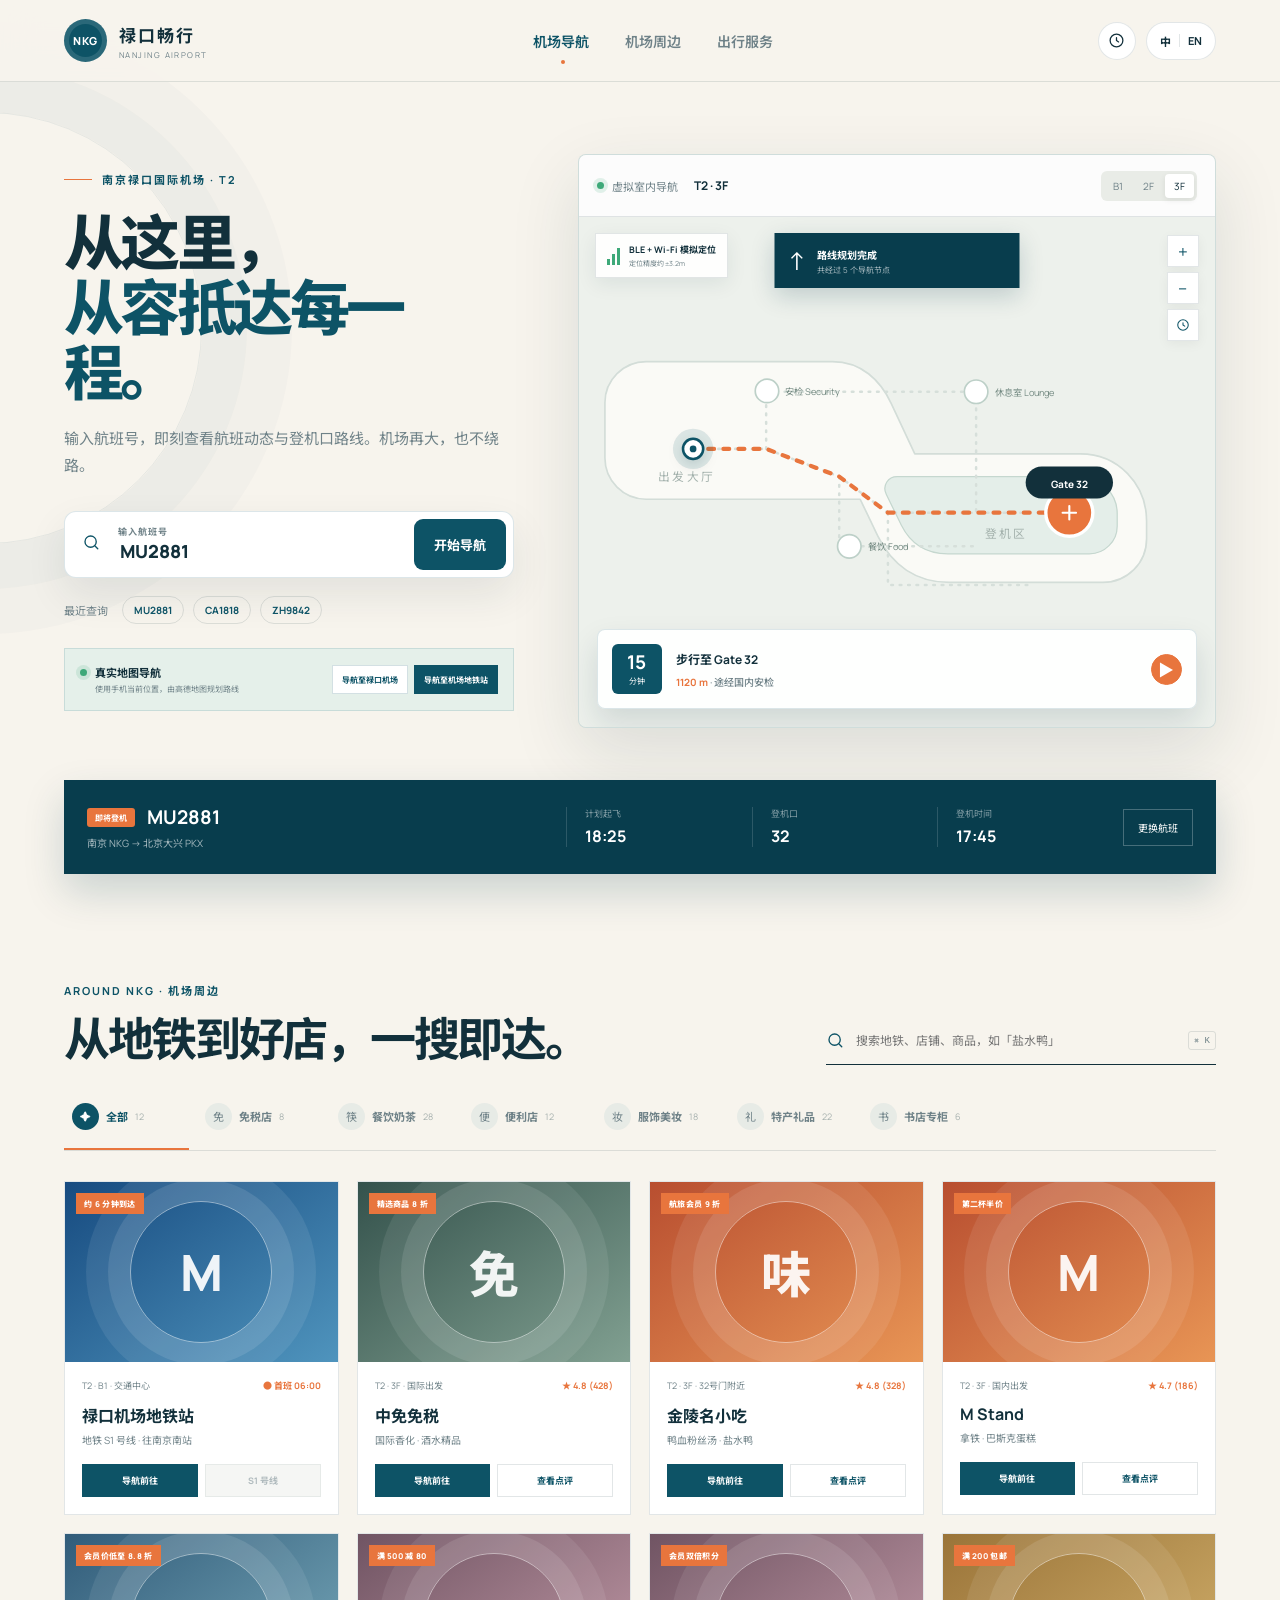
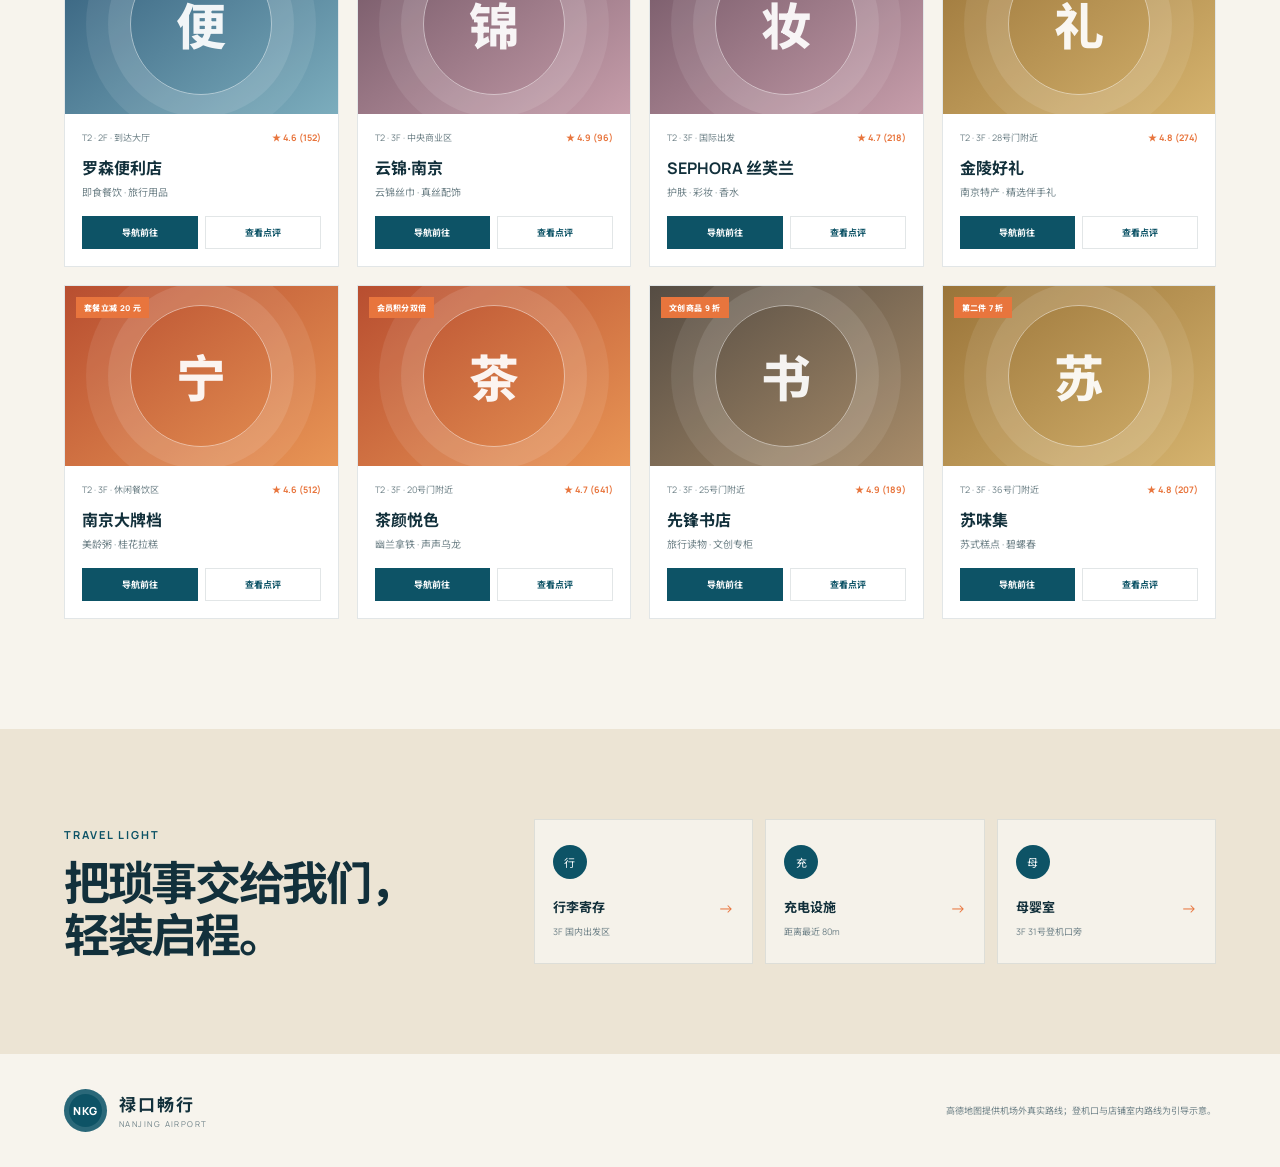
==== index.html @ e667f320 "Add simulated indoor navigation demo" ====
<!DOCTYPE html>
<html lang="zh-CN">
<head>
  <meta charset="UTF-8">
  <meta name="viewport" content="width=device-width, initial-scale=1.0">
  <meta name="theme-color" content="#0b4054">
  <meta name="description" content="南京禄口机场手机导航、航班登机口引导与机场周边搜索">
  <meta name="apple-mobile-web-app-capable" content="yes">
  <meta name="apple-mobile-web-app-status-bar-style" content="default">
  <title>禄口畅行 · 机场导航与购物</title>
  <link rel="preconnect" href="https://fonts.googleapis.com">
  <link rel="preconnect" href="https://fonts.gstatic.com" crossorigin>
  <link href="https://fonts.googleapis.com/css2?family=Manrope:wght@400;500;600;700;800&family=Noto+Sans+SC:wght@400;500;600;700;800&display=swap" rel="stylesheet">
  <link rel="stylesheet" href="styles.css">
</head>
<body>
  <div class="page-shell">
    <header class="topbar">
      <a class="brand" href="#home" aria-label="禄口畅行首页">
        <span class="brand-mark">NKG</span>
        <span>
          <b data-i18n="brand">禄口畅行</b>
          <small>NANJING AIRPORT</small>
        </span>
      </a>

      <nav class="desktop-nav" aria-label="主导航">
        <a class="active" href="#navigation" data-i18n="navGuide">机场导航</a>
        <a href="#shops" data-i18n="navShops">机场周边</a>
        <a href="#services" data-i18n="navServices">出行服务</a>
      </nav>

      <div class="top-actions">
        <button class="icon-button" id="locationButton" aria-label="获取当前位置" title="获取当前位置">
          <svg viewBox="0 0 24 24"><path d="M12 21a9 9 0 1 0 0-18 9 9 0 0 0 0 18Zm0-13v4l3 2"/></svg>
        </button>
        <button class="language-button" id="languageButton" aria-label="切换语言">
          <span>中</span><i></i><span>EN</span>
        </button>
      </div>
    </header>

    <main id="home">
      <section class="hero-section" id="navigation">
        <div class="hero-copy">
          <div class="eyebrow"><span></span><span data-i18n="eyebrow">南京禄口国际机场 · T2</span></div>
          <h1><span data-i18n="heroLine1">从这里，</span><br><em data-i18n="heroLine2">从容抵达每一程。</em></h1>
          <p data-i18n="heroDesc">输入航班号，即刻查看航班动态与登机口路线。机场再大，也不绕路。</p>

          <form class="flight-search" id="flightForm">
            <div class="search-icon">
              <svg viewBox="0 0 24 24"><path d="m21 21-4.3-4.3m2.3-5.2a7.5 7.5 0 1 1-15 0 7.5 7.5 0 0 1 15 0Z"/></svg>
            </div>
            <label>
              <span data-i18n="flightLabel">输入航班号</span>
              <input id="flightInput" type="text" value="MU2881" placeholder="例如 MU2881" autocomplete="off">
            </label>
            <button type="submit" data-i18n="startNav">开始导航</button>
          </form>

          <div class="quick-flights">
            <span data-i18n="recent">最近查询</span>
            <button data-flight="MU2881">MU2881</button>
            <button data-flight="CA1818">CA1818</button>
            <button data-flight="ZH9842">ZH9842</button>
          </div>

          <div class="real-nav-panel">
            <div>
              <span class="live-dot"></span>
              <strong data-i18n="realNav">真实地图导航</strong>
              <small data-i18n="realNavHint">使用手机当前位置，由高德地图规划路线</small>
            </div>
            <div class="real-nav-actions">
              <button type="button" data-amap-destination="airport" data-i18n="navAirport">导航至禄口机场</button>
              <button type="button" data-amap-destination="metro" data-i18n="navMetro">导航至机场地铁站</button>
            </div>
          </div>
        </div>

        <div class="map-card">
          <div class="map-toolbar">
            <div>
              <span class="live-dot"></span>
              <span data-i18n="indoorMap">虚拟室内导航</span>
              <strong id="currentFloorLabel">T2 · 3F</strong>
            </div>
            <div class="floor-switch">
              <button data-floor="B1">B1</button>
              <button data-floor="2F">2F</button>
              <button class="active" data-floor="3F">3F</button>
            </div>
          </div>

          <div class="terminal-map" id="terminalMap">
            <div class="position-status">
              <span class="signal-bars"><i></i><i></i><i></i></span>
              <div><strong id="positionMode">BLE + Wi-Fi 模拟定位</strong><small id="positionAccuracy">定位精度约 ±3.2m</small></div>
            </div>
            <div class="turn-instruction" id="turnInstruction">
              <span id="turnIcon">↑</span>
              <div><strong id="instructionTitle">沿出发大厅直行</strong><small id="instructionDetail">前方 120 米经过国内安检</small></div>
            </div>
            <svg viewBox="0 0 720 430" role="img" aria-label="T2 航站楼地图">
              <defs>
                <filter id="shadow" x="-30%" y="-30%" width="160%" height="160%">
                  <feDropShadow dx="0" dy="5" stdDeviation="6" flood-opacity=".12"/>
                </filter>
              </defs>
              <path class="terminal-shape" d="M62 84h222c34 0 57 22 70 50l28 60h197c45 0 79 36 79 80v21c0 29-23 52-52 52H423c-39 0-68-20-85-55l-21-44H62c-27 0-49-22-49-49v-66c0-27 22-49 49-49Z"/>
              <path class="concourse" d="M385 221h194c24 0 44 20 44 44v15c0 18-15 33-33 33H421c-25 0-44-12-55-34l-18-37c-5-10 2-21 13-21h24Z"/>
              <g class="map-network">
                <path d="M118 188H205L292 221L350 264H566"/>
                <path d="M205 188V120H455"/>
                <path d="M292 221V304H455"/>
                <path d="M455 120V264"/>
                <path d="M350 264V350H520"/>
              </g>
              <path class="route-path" id="routePath" d="M118 188 L205 188 L292 221 L350 264 L566 264"/>
              <g class="gate-pin destination-pin" id="destinationPin" transform="translate(566 264)">
                <circle r="28"/>
                <path d="M0-8v16M-8 0H8"/>
              </g>
              <g class="you-pin" id="youPin" transform="translate(118 188)" filter="url(#shadow)">
                <circle class="pulse" r="24"/>
                <circle r="12"/>
                <circle r="4"/>
              </g>
              <g class="gate-label" id="destinationLabel" transform="translate(515 209)">
                <rect width="104" height="38" rx="19"/>
                <text x="52" y="25" text-anchor="middle">Gate 32</text>
              </g>
              <g class="map-place" transform="translate(206 119)">
                <circle r="14"/><text x="22" y="5">安检 Security</text>
              </g>
              <g class="map-place" transform="translate(304 304)">
                <circle r="14"/><text x="22" y="5">餐饮 Food</text>
              </g>
              <g class="map-place" transform="translate(455 120)">
                <circle r="14"/><text x="22" y="5">休息室 Lounge</text>
              </g>
              <text class="zone-label" x="76" y="226">出发大厅</text>
              <text class="zone-label" x="465" y="294">登机区</text>
            </svg>

            <div class="zoom-tools">
              <button aria-label="放大">+</button>
              <button aria-label="缩小">−</button>
              <button id="recenterButton" aria-label="回到当前位置">
                <svg viewBox="0 0 24 24"><path d="M12 21a9 9 0 1 0 0-18 9 9 0 0 0 0 18Zm0-13v4l3 2"/></svg>
              </button>
            </div>

            <div class="route-card" id="routeCard">
              <div class="route-time"><strong>8</strong><span data-i18n="minutes">分钟</span></div>
              <div>
                <span data-i18n="toGate">步行至 32 号登机口</span>
                <small><b>560 m</b> · <span data-i18n="passSecurity">途经国内安检</span></small>
              </div>
              <button id="startIndoorNavigation" class="start-indoor-button" aria-label="开始模拟室内导航" title="开始模拟室内导航">▶</button>
            </div>
          </div>
        </div>
      </section>

      <section class="flight-strip" id="flightStrip">
        <div class="flight-main">
          <span class="flight-status" data-i18n="boardingSoon">即将登机</span>
          <strong id="currentFlight">MU2881</strong>
          <span id="flightRoute">南京 NKG → 北京大兴 PKX</span>
        </div>
        <div class="flight-detail">
          <span data-i18n="departureTime">计划起飞</span><strong id="flightTime">18:25</strong>
        </div>
        <div class="flight-detail">
          <span data-i18n="gate">登机口</span><strong id="flightGate">32</strong>
        </div>
        <div class="flight-detail">
          <span data-i18n="boardingTime">登机时间</span><strong id="boardingTime">17:45</strong>
        </div>
        <button class="change-flight" id="changeFlight" data-i18n="changeFlight">更换航班</button>
      </section>

      <section class="shop-section" id="shops">
        <div class="section-heading">
          <div>
            <span class="section-kicker" data-i18n="airportSelect">AROUND NKG · 机场周边</span>
            <h2 data-i18n="shopsTitle">从地铁到好店，一搜即达。</h2>
          </div>
          <div class="shop-search">
            <svg viewBox="0 0 24 24"><path d="m21 21-4.3-4.3m2.3-5.2a7.5 7.5 0 1 1-15 0 7.5 7.5 0 0 1 15 0Z"/></svg>
            <input id="shopSearch" type="search" placeholder="搜索地铁、店铺、商品，如「盐水鸭」">
            <kbd>⌘ K</kbd>
          </div>
        </div>

        <div class="category-row" id="categoryRow">
          <button class="category active" data-category="all"><span>✦</span><b data-i18n="catAll">全部</b><small>12</small></button>
          <button class="category" data-category="dutyfree"><span>免</span><b data-i18n="catDutyfree">免税店</b><small>8</small></button>
          <button class="category" data-category="food"><span>筷</span><b data-i18n="catFood">餐饮奶茶</b><small>28</small></button>
          <button class="category" data-category="convenience"><span>便</span><b data-i18n="catConvenience">便利店</b><small>12</small></button>
          <button class="category" data-category="beauty"><span>妆</span><b data-i18n="catBeauty">服饰美妆</b><small>18</small></button>
          <button class="category" data-category="gift"><span>礼</span><b data-i18n="catGift">特产礼品</b><small>22</small></button>
          <button class="category" data-category="book"><span>书</span><b data-i18n="catBook">书店专柜</b><small>6</small></button>
        </div>

        <div class="merchant-grid" id="merchantGrid"></div>
        <div class="empty-state" id="emptyState">
          <strong data-i18n="noResult">没有找到相关店铺</strong>
          <span data-i18n="tryAgain">换个关键词试试</span>
        </div>
      </section>

      <section class="services-section" id="services">
        <div class="service-intro">
          <span class="section-kicker">TRAVEL LIGHT</span>
          <h2 data-i18n="servicesTitle">把琐事交给我们，<br>轻装启程。</h2>
        </div>
        <div class="service-list">
          <button><span class="service-icon">行</span><b data-i18n="svcLuggage">行李寄存</b><small>3F 国内出发区</small><i>→</i></button>
          <button><span class="service-icon">充</span><b data-i18n="svcCharge">充电设施</b><small>距离最近 80m</small><i>→</i></button>
          <button><span class="service-icon">母</span><b data-i18n="svcMother">母婴室</b><small>3F 31号登机口旁</small><i>→</i></button>
        </div>
      </section>
    </main>

    <footer>
      <div class="brand">
        <span class="brand-mark">NKG</span>
        <span><b data-i18n="brand">禄口畅行</b><small>NANJING AIRPORT</small></span>
      </div>
      <span data-i18n="footerText">高德地图提供机场外真实路线；登机口与店铺室内路线为引导示意。</span>
    </footer>
  </div>

  <div class="toast" id="toast" role="status"></div>

  <div class="modal-backdrop" id="reviewModal" aria-hidden="true">
    <div class="review-modal">
      <button class="modal-close" id="modalClose" aria-label="关闭">×</button>
      <span class="review-app">小程序点评</span>
      <h3 id="modalShopName">金陵名小吃</h3>
      <div class="review-score"><strong>4.8</strong><span>★★★★★</span><small>328 条真实评价</small></div>
      <blockquote>“出发前吃一碗鸭血粉丝汤很满足，出餐快，距离登机口也近。”</blockquote>
      <button class="primary-wide" id="openMiniProgram">打开小程序查看全部点评</button>
    </div>
  </div>

  <script src="app.js"></script>
</body>
</html>
---- styles.css ----
:root {
  --ink: #12303b;
  --muted: #6f8288;
  --teal: #0d5366;
  --teal-dark: #083d4d;
  --mint: #dcefe9;
  --paper: #f7f4ed;
  --cream: #ece4d4;
  --orange: #e8753d;
  --white: #fff;
  --line: rgba(18, 48, 59, .12);
  --shadow: 0 24px 70px rgba(18, 48, 59, .12);
}

* { box-sizing: border-box; }
html { scroll-behavior: smooth; }
body {
  margin: 0;
  color: var(--ink);
  background: var(--paper);
  font-family: "Manrope", "Noto Sans SC", sans-serif;
}
button, input { font: inherit; }
button { cursor: pointer; }
svg { fill: none; stroke: currentColor; stroke-width: 1.8; stroke-linecap: round; stroke-linejoin: round; }

.page-shell { max-width: 1600px; margin: 0 auto; overflow: hidden; }
.topbar {
  height: 82px;
  display: flex;
  align-items: center;
  justify-content: space-between;
  padding: 0 5vw;
  background: rgba(247, 244, 237, .93);
  border-bottom: 1px solid var(--line);
  position: sticky;
  top: 0;
  z-index: 20;
  backdrop-filter: blur(18px);
}
.brand { display: flex; align-items: center; gap: 12px; text-decoration: none; color: var(--ink); }
.brand-mark {
  width: 43px; height: 43px; display: grid; place-items: center;
  border-radius: 50%; background: var(--teal); color: white; font-size: 11px; font-weight: 800; letter-spacing: .08em;
  box-shadow: inset 0 0 0 5px rgba(255,255,255,.12);
}
.brand span:last-child { display: flex; flex-direction: column; }
.brand b { font-size: 17px; letter-spacing: .12em; }
.brand small { color: var(--muted); font-size: 8px; letter-spacing: .18em; margin-top: 2px; }
.desktop-nav { display: flex; gap: 36px; align-items: center; }
.desktop-nav a { color: var(--muted); text-decoration: none; font-size: 14px; font-weight: 600; position: relative; }
.desktop-nav a.active, .desktop-nav a:hover { color: var(--teal); }
.desktop-nav a.active::after { content: ""; position: absolute; width: 4px; height: 4px; background: var(--orange); border-radius: 50%; left: 50%; bottom: -13px; }
.top-actions { display: flex; gap: 10px; }
.icon-button, .language-button {
  border: 1px solid var(--line); background: white; color: var(--ink); height: 38px; border-radius: 20px;
}
.icon-button { width: 38px; display: grid; place-items: center; }
.icon-button svg { width: 17px; }
.language-button { padding: 0 13px; display: flex; align-items: center; gap: 8px; font-size: 11px; font-weight: 700; }
.language-button i { height: 13px; width: 1px; background: var(--line); }

.hero-section {
  min-height: 680px;
  display: grid;
  grid-template-columns: .88fr 1.25fr;
  gap: 5vw;
  align-items: center;
  padding: 72px 5vw 86px;
  position: relative;
}
.hero-section::before {
  content: ""; position: absolute; width: 430px; height: 430px; left: -230px; top: 30px; border: 1px solid rgba(13,83,102,.08); border-radius: 50%;
  box-shadow: 0 0 0 45px rgba(13,83,102,.025), 0 0 0 90px rgba(13,83,102,.02);
}
.hero-copy { position: relative; z-index: 2; }
.eyebrow, .section-kicker { color: var(--teal); letter-spacing: .18em; font-weight: 700; font-size: 11px; text-transform: uppercase; }
.eyebrow { display: flex; align-items: center; gap: 10px; }
.eyebrow span:first-child { width: 28px; height: 1px; background: var(--orange); }
h1 { margin: 23px 0 20px; font-size: clamp(42px, 4.7vw, 72px); line-height: 1.08; letter-spacing: -.06em; font-weight: 800; }
h1 em { color: var(--teal); font-style: normal; }
.hero-copy > p { color: var(--muted); line-height: 1.8; max-width: 500px; margin-bottom: 32px; font-size: 15px; }
.flight-search {
  background: white; padding: 7px 7px 7px 17px; border: 1px solid rgba(13,83,102,.14); border-radius: 12px;
  display: grid; grid-template-columns: 24px 1fr auto; align-items: center; max-width: 520px; box-shadow: 0 17px 40px rgba(18,48,59,.09);
}
.search-icon svg, .shop-search svg { width: 18px; color: var(--teal); }
.flight-search label { display: flex; flex-direction: column; padding: 0 12px; }
.flight-search label span { color: var(--muted); font-size: 9px; font-weight: 700; letter-spacing: .12em; }
.flight-search input { border: 0; outline: 0; color: var(--ink); font-size: 18px; font-weight: 800; text-transform: uppercase; width: 100%; }
.flight-search button, .primary-wide {
  border: 0; color: white; background: var(--teal); border-radius: 9px; padding: 16px 20px; font-size: 13px; font-weight: 700;
}
.flight-search button:hover, .primary-wide:hover { background: var(--teal-dark); }
.quick-flights { display: flex; gap: 9px; align-items: center; margin-top: 18px; flex-wrap: wrap; }
.quick-flights span { color: var(--muted); font-size: 11px; margin-right: 5px; }
.quick-flights button { border: 1px solid var(--line); background: transparent; color: var(--teal); font-size: 10px; font-weight: 700; border-radius: 20px; padding: 6px 11px; }
.real-nav-panel { max-width: 520px; margin-top: 24px; padding: 15px; background: rgba(220,239,233,.66); border: 1px solid rgba(13,83,102,.13); display: flex; justify-content: space-between; gap: 15px; align-items: center; }
.real-nav-panel > div:first-child { display: grid; grid-template-columns: auto 1fr; align-items: center; gap: 3px 8px; }
.real-nav-panel strong { font-size: 11px; }.real-nav-panel small { grid-column: 2; color: var(--muted); font-size: 8px; line-height: 1.4; }
.real-nav-actions { display: flex; gap: 6px; flex-shrink: 0; }
.real-nav-actions button { border: 1px solid rgba(13,83,102,.18); background: white; color: var(--teal); padding: 8px 9px; font-size: 8px; font-weight: 700; }
.real-nav-actions button:last-child { background: var(--teal); color: white; }

.map-card { min-width: 0; border: 1px solid rgba(13,83,102,.13); background: #edf1ec; box-shadow: var(--shadow); border-radius: 8px; overflow: hidden; position: relative; }
.map-toolbar { height: 62px; background: rgba(255,255,255,.83); border-bottom: 1px solid var(--line); display: flex; justify-content: space-between; align-items: center; padding: 0 18px; }
.map-toolbar > div:first-child { display: flex; align-items: center; gap: 8px; color: var(--muted); font-size: 11px; }
.map-toolbar strong { color: var(--ink); font-size: 12px; margin-left: 8px; }
.live-dot { width: 7px; height: 7px; background: #3ea979; border-radius: 50%; box-shadow: 0 0 0 4px rgba(62,169,121,.15); }
.floor-switch { display: flex; padding: 3px; gap: 2px; background: #e9ece7; border-radius: 6px; }
.floor-switch button { border: 0; padding: 5px 9px; background: transparent; border-radius: 4px; color: var(--muted); font-size: 10px; }
.floor-switch button.active { background: white; color: var(--ink); box-shadow: 0 2px 6px rgba(0,0,0,.08); }
.terminal-map { height: 510px; position: relative; display: grid; place-items: center; overflow: hidden; background-image: radial-gradient(rgba(13,83,102,.12) .7px, transparent .7px); background-size: 18px 18px; }
.terminal-map > svg { width: 95%; overflow: visible; }
.terminal-shape { fill: #fafaf6; stroke: #d3ddd8; stroke-width: 2; }
.concourse { fill: #e4eee9; stroke: #c5d7cf; stroke-width: 1.5; }
.map-network path { fill: none; stroke: #d6dfda; stroke-width: 3; stroke-dasharray: 2 8; }
.route-path { fill: none; stroke: var(--orange); stroke-width: 5; stroke-dasharray: 7 11; animation: dash 12s linear infinite; }
@keyframes dash { to { stroke-dashoffset: -200; } }
.destination-pin circle { fill: var(--orange); stroke: white; stroke-width: 4; }
.destination-pin path { stroke: white; stroke-width: 2.5; }
.you-pin .pulse { fill: rgba(13,83,102,.12); stroke: none; animation: pulse 2s infinite; transform-origin: center; }
.you-pin circle:nth-child(2) { fill: white; stroke: var(--teal); stroke-width: 3; }
.you-pin circle:nth-child(3) { fill: var(--teal); stroke: none; }
@keyframes pulse { 50% { transform: scale(1.28); opacity: .3; } }
.gate-label rect { fill: var(--ink); stroke: none; }
.gate-label text { fill: white; stroke: none; font-size: 12px; font-weight: 700; }
.map-place circle { fill: white; stroke: #bdd0c8; stroke-width: 2; }
.map-place text { fill: #758b83; stroke: none; font-size: 11px; }
.zone-label { fill: #a3b1ac; stroke: none; font-size: 14px; letter-spacing: .2em; }
.zoom-tools { position: absolute; right: 16px; top: 18px; display: flex; flex-direction: column; gap: 5px; }
.zoom-tools button { width: 32px; height: 32px; background: white; border: 1px solid var(--line); color: var(--teal); font-size: 17px; box-shadow: 0 3px 12px rgba(0,0,0,.05); }
.zoom-tools svg { width: 14px; }
.position-status { position: absolute; left: 16px; top: 16px; z-index: 3; display: flex; align-items: center; gap: 9px; background: rgba(255,255,255,.92); border: 1px solid var(--line); padding: 9px 11px; box-shadow: 0 6px 20px rgba(18,48,59,.08); }
.position-status > div { display: flex; flex-direction: column; gap: 2px; }.position-status strong { font-size: 9px; }.position-status small { color: var(--muted); font-size: 7px; }
.signal-bars { height: 18px; display: flex; gap: 2px; align-items: end; }.signal-bars i { width: 3px; background: #3ea979; animation: signal 1.5s ease-in-out infinite; }.signal-bars i:nth-child(1) { height: 6px; }.signal-bars i:nth-child(2) { height: 11px; animation-delay: .2s; }.signal-bars i:nth-child(3) { height: 17px; animation-delay: .4s; }
@keyframes signal { 50% { opacity: .35; } }
.turn-instruction { position: absolute; z-index: 4; left: 50%; top: 16px; transform: translateX(-50%); min-width: 245px; display: flex; align-items: center; gap: 11px; padding: 10px 14px; background: var(--teal-dark); color: white; box-shadow: 0 8px 25px rgba(8,61,77,.2); opacity: 0; pointer-events: none; transition: .25s; }
.turn-instruction.show { opacity: 1; }.turn-instruction > span { font-size: 25px; }.turn-instruction div { display: flex; flex-direction: column; gap: 2px; }.turn-instruction strong { font-size: 10px; }.turn-instruction small { font-size: 8px; color: rgba(255,255,255,.65); }
.route-card {
  position: absolute; left: 18px; right: 18px; bottom: 18px; background: rgba(255,255,255,.94); backdrop-filter: blur(14px);
  border: 1px solid rgba(13,83,102,.14); box-shadow: 0 14px 30px rgba(18,48,59,.13); border-radius: 8px; padding: 14px;
  display: grid; grid-template-columns: auto 1fr auto; align-items: center; gap: 14px;
}
.route-time { background: var(--teal); color: white; border-radius: 6px; width: 50px; height: 50px; display: flex; flex-direction: column; align-items: center; justify-content: center; }
.route-time strong { font-size: 19px; line-height: 1; }.route-time span { font-size: 8px; margin-top: 3px; }
.route-card > div:nth-child(2) { display: flex; flex-direction: column; gap: 6px; font-size: 12px; font-weight: 700; }
.route-card small { color: var(--muted); font-size: 10px; font-weight: 500; }.route-card small b { color: var(--orange); }
.route-card > button { width: 31px; height: 31px; border-radius: 50%; border: 1px solid var(--line); background: white; color: var(--teal); }
.route-card > button.start-indoor-button { background: var(--orange); color: white; border-color: var(--orange); }
.terminal-map.navigating .route-path { stroke-width: 7; animation-duration: 4s; }.terminal-map.navigating .you-pin { transition: transform .8s linear; }

.flight-strip {
  margin: 0 5vw; transform: translateY(-34px); background: var(--teal-dark); color: white; min-height: 94px; display: grid;
  grid-template-columns: 1.8fr repeat(3, .65fr) auto; align-items: center; padding: 18px 23px; gap: 20px; box-shadow: 0 18px 40px rgba(8,61,77,.18);
}
.flight-main { display: grid; grid-template-columns: auto 1fr; gap: 5px 12px; align-items: center; }
.flight-main strong { font-size: 19px; }.flight-main > span:last-child { grid-column: 1 / -1; color: rgba(255,255,255,.64); font-size: 10px; }
.flight-status { background: var(--orange); padding: 4px 8px; border-radius: 3px; font-size: 8px; font-weight: 700; justify-self: start; }
.flight-detail { display: flex; flex-direction: column; border-left: 1px solid rgba(255,255,255,.15); padding-left: 18px; gap: 5px; }
.flight-detail span { color: rgba(255,255,255,.5); font-size: 9px; }.flight-detail strong { font-size: 16px; }
.change-flight { background: transparent; border: 1px solid rgba(255,255,255,.25); color: white; padding: 10px 14px; font-size: 10px; }

.shop-section { padding: 70px 5vw 110px; }
.section-heading { display: flex; justify-content: space-between; gap: 30px; align-items: flex-end; margin-bottom: 38px; }
h2 { font-size: clamp(30px, 3.6vw, 52px); letter-spacing: -.05em; line-height: 1.15; margin: 12px 0 0; }
.shop-search { width: min(390px, 100%); height: 48px; border-bottom: 1px solid var(--ink); display: flex; align-items: center; gap: 10px; }
.shop-search input { min-width: 0; flex: 1; background: transparent; border: 0; outline: 0; font-size: 12px; }
.shop-search kbd { color: var(--muted); font-size: 9px; border: 1px solid var(--line); padding: 3px 5px; border-radius: 3px; }
.category-row { display: flex; gap: 8px; border-bottom: 1px solid var(--line); margin-bottom: 30px; overflow-x: auto; scrollbar-width: none; }
.category-row::-webkit-scrollbar { display: none; }
.category { min-width: 125px; border: 0; border-bottom: 2px solid transparent; padding: 0 8px 18px; background: transparent; color: var(--muted); display: flex; align-items: center; gap: 7px; }
.category span { width: 27px; height: 27px; border-radius: 50%; background: #e7ebe6; display: grid; place-items: center; font-size: 11px; }
.category b { font-size: 11px; white-space: nowrap; }.category small { color: #a6b0ae; font-size: 9px; }
.category.active { color: var(--teal); border-bottom-color: var(--orange); }.category.active span { color: white; background: var(--teal); }
.merchant-grid { display: grid; grid-template-columns: repeat(4, 1fr); gap: 18px; }
.merchant-card { background: white; border: 1px solid var(--line); overflow: hidden; transition: .25s; position: relative; }
.merchant-card:hover { transform: translateY(-5px); box-shadow: 0 18px 38px rgba(18,48,59,.1); }
.merchant-visual { height: 180px; position: relative; display: flex; align-items: center; justify-content: center; overflow: hidden; }
.merchant-visual::after { content: ""; position: absolute; width: 140px; height: 140px; border-radius: 50%; border: 1px solid rgba(255,255,255,.5); box-shadow: 0 0 0 22px rgba(255,255,255,.1), 0 0 0 44px rgba(255,255,255,.08); }
.merchant-visual .product-symbol { font-size: 50px; font-weight: 800; color: rgba(255,255,255,.92); z-index: 1; }
.merchant-visual.food { background: linear-gradient(145deg,#b84e30,#e89555); }
.merchant-visual.drink { background: linear-gradient(145deg,#3a726f,#8eb8a6); }
.merchant-visual.fashion { background: linear-gradient(145deg,#66556a,#b19dac); }
.merchant-visual.gift { background: linear-gradient(145deg,#9a7439,#d5b36e); }
.merchant-visual.transit { background: linear-gradient(145deg,#174b80,#4f94bd); }
.merchant-visual.dutyfree { background: linear-gradient(145deg,#34524c,#81a091); }
.merchant-visual.convenience { background: linear-gradient(145deg,#315c7a,#7cadbd); }
.merchant-visual.beauty { background: linear-gradient(145deg,#705463,#c69daa); }
.merchant-visual.book { background: linear-gradient(145deg,#554c43,#a88c69); }
.discount-tag { position: absolute; z-index: 2; left: 11px; top: 11px; color: white; background: var(--orange); padding: 5px 8px; font-size: 8px; font-weight: 800; letter-spacing: .04em; }
.merchant-body { padding: 17px; }
.merchant-meta { display: flex; justify-content: space-between; align-items: center; color: var(--muted); font-size: 9px; }
.merchant-meta .rating { color: var(--orange); font-weight: 700; }
.merchant-body h3 { margin: 11px 0 5px; font-size: 16px; }.merchant-body p { color: var(--muted); margin: 0; font-size: 10px; min-height: 16px; }
.merchant-actions { display: grid; grid-template-columns: 1fr 1fr; gap: 7px; margin-top: 16px; }
.merchant-actions button { border: 1px solid var(--line); background: white; color: var(--teal); font-size: 9px; font-weight: 700; padding: 9px 5px; }
.merchant-actions button:first-child { background: var(--teal); color: white; border-color: var(--teal); }
.merchant-actions button:disabled { cursor: default; opacity: .55; background: #eef0ec; color: var(--muted); }
.empty-state { display: none; min-height: 200px; place-items: center; text-align: center; color: var(--muted); }
.empty-state strong, .empty-state span { display: block; }.empty-state strong { color: var(--ink); margin-bottom: 7px; }

.services-section { background: var(--cream); display: grid; grid-template-columns: .75fr 1.25fr; gap: 60px; align-items: center; padding: 90px 5vw; }
.service-list { display: grid; grid-template-columns: repeat(3, 1fr); gap: 12px; }
.service-list button { border: 1px solid rgba(18,48,59,.1); background: rgba(255,255,255,.52); padding: 25px 18px; text-align: left; display: grid; grid-template-columns: 1fr auto; gap: 6px; color: var(--ink); transition: .2s; }
.service-list button:hover { background: white; transform: translateY(-3px); }
.service-icon { width: 34px; height: 34px; border-radius: 50%; background: var(--teal); color: white; display: grid; place-items: center; font-size: 11px; grid-column: 1/-1; margin-bottom: 12px; }
.service-list b { font-size: 13px; }.service-list small { grid-column: 1/-1; color: var(--muted); font-size: 9px; }.service-list i { grid-column: 2; grid-row: 2; color: var(--orange); font-style: normal; }
footer { padding: 35px 5vw; display: flex; justify-content: space-between; align-items: center; color: var(--muted); font-size: 9px; }

.toast { position: fixed; top: 94px; left: 50%; transform: translate(-50%, -20px); background: var(--ink); color: white; padding: 10px 16px; border-radius: 5px; font-size: 11px; opacity: 0; pointer-events: none; transition: .25s; z-index: 50; }
.toast.show { opacity: 1; transform: translate(-50%, 0); }
.modal-backdrop { display: none; position: fixed; inset: 0; background: rgba(8,39,48,.58); backdrop-filter: blur(5px); z-index: 100; place-items: center; padding: 20px; }
.modal-backdrop.open { display: grid; }
.review-modal { width: min(420px, 100%); background: var(--paper); padding: 32px; position: relative; box-shadow: var(--shadow); }
.modal-close { position: absolute; right: 12px; top: 10px; border: 0; background: transparent; font-size: 24px; color: var(--muted); }
.review-app { color: var(--teal); font-size: 9px; font-weight: 700; letter-spacing: .15em; }
.review-modal h3 { font-size: 28px; margin: 8px 0 16px; }
.review-score { display: flex; align-items: center; gap: 10px; border-top: 1px solid var(--line); border-bottom: 1px solid var(--line); padding: 14px 0; }
.review-score strong { font-size: 28px; }.review-score span { color: var(--orange); font-size: 11px; letter-spacing: .12em; }.review-score small { color: var(--muted); font-size: 9px; margin-left: auto; }
blockquote { margin: 20px 0; color: var(--muted); font-size: 12px; line-height: 1.8; }
.primary-wide { width: 100%; }

@media (max-width: 1050px) {
  .hero-section { grid-template-columns: 1fr; padding-top: 55px; }.hero-copy { max-width: 700px; }.terminal-map { height: 460px; }
  .flight-strip { grid-template-columns: 1.5fr repeat(3, .7fr); }.change-flight { display: none; }
  .merchant-grid { grid-template-columns: repeat(2,1fr); }.services-section { grid-template-columns: 1fr; }
}
@media (max-width: 700px) {
  .topbar { height: 68px; padding: 0 18px; }.desktop-nav, .icon-button { display: none; }.brand-mark { width: 37px; height: 37px; }
  .hero-section { padding: 38px 18px 65px; gap: 38px; }.hero-copy > p { font-size: 13px; }.flight-search { grid-template-columns: 22px 1fr; }.flight-search button { grid-column: 1/-1; margin-top: 8px; }
  .real-nav-panel { align-items: stretch; flex-direction: column; }.real-nav-actions button { flex: 1; padding: 11px 8px; }
  .terminal-map { height: 405px; }.terminal-map > svg { width: 125%; }.route-card { left: 10px; right: 10px; bottom: 10px; }.zoom-tools { right: 9px; top: 72px; }.position-status { left: 9px; top: 9px; }.turn-instruction { left: 9px; right: 9px; top: 58px; transform: none; min-width: 0; }
  .flight-strip { margin: 0 18px; grid-template-columns: 1fr 1fr; gap: 16px; padding: 18px; }.flight-main { grid-column: 1/-1; }.flight-detail { padding-left: 0; border-left: 0; border-top: 1px solid rgba(255,255,255,.12); padding-top: 12px; }.flight-detail:nth-of-type(3) { display: none; }
  .shop-section { padding: 55px 18px 70px; }.section-heading { align-items: stretch; flex-direction: column; }.shop-search { width: 100%; }
  .merchant-grid { grid-template-columns: 1fr; }.merchant-visual { height: 210px; }.category { min-width: 105px; }
  .services-section { padding: 65px 18px; gap: 30px; }.service-list { grid-template-columns: 1fr; }.service-list button { grid-template-columns: auto 1fr auto; align-items: center; }.service-icon { grid-column: 1; grid-row: 1/3; margin: 0 8px 0 0; }.service-list small { grid-column: 2; }.service-list i { grid-column: 3; grid-row: 1/3; }
  footer { padding: 25px 18px; }.footer > span, footer > span { display: none; }
}
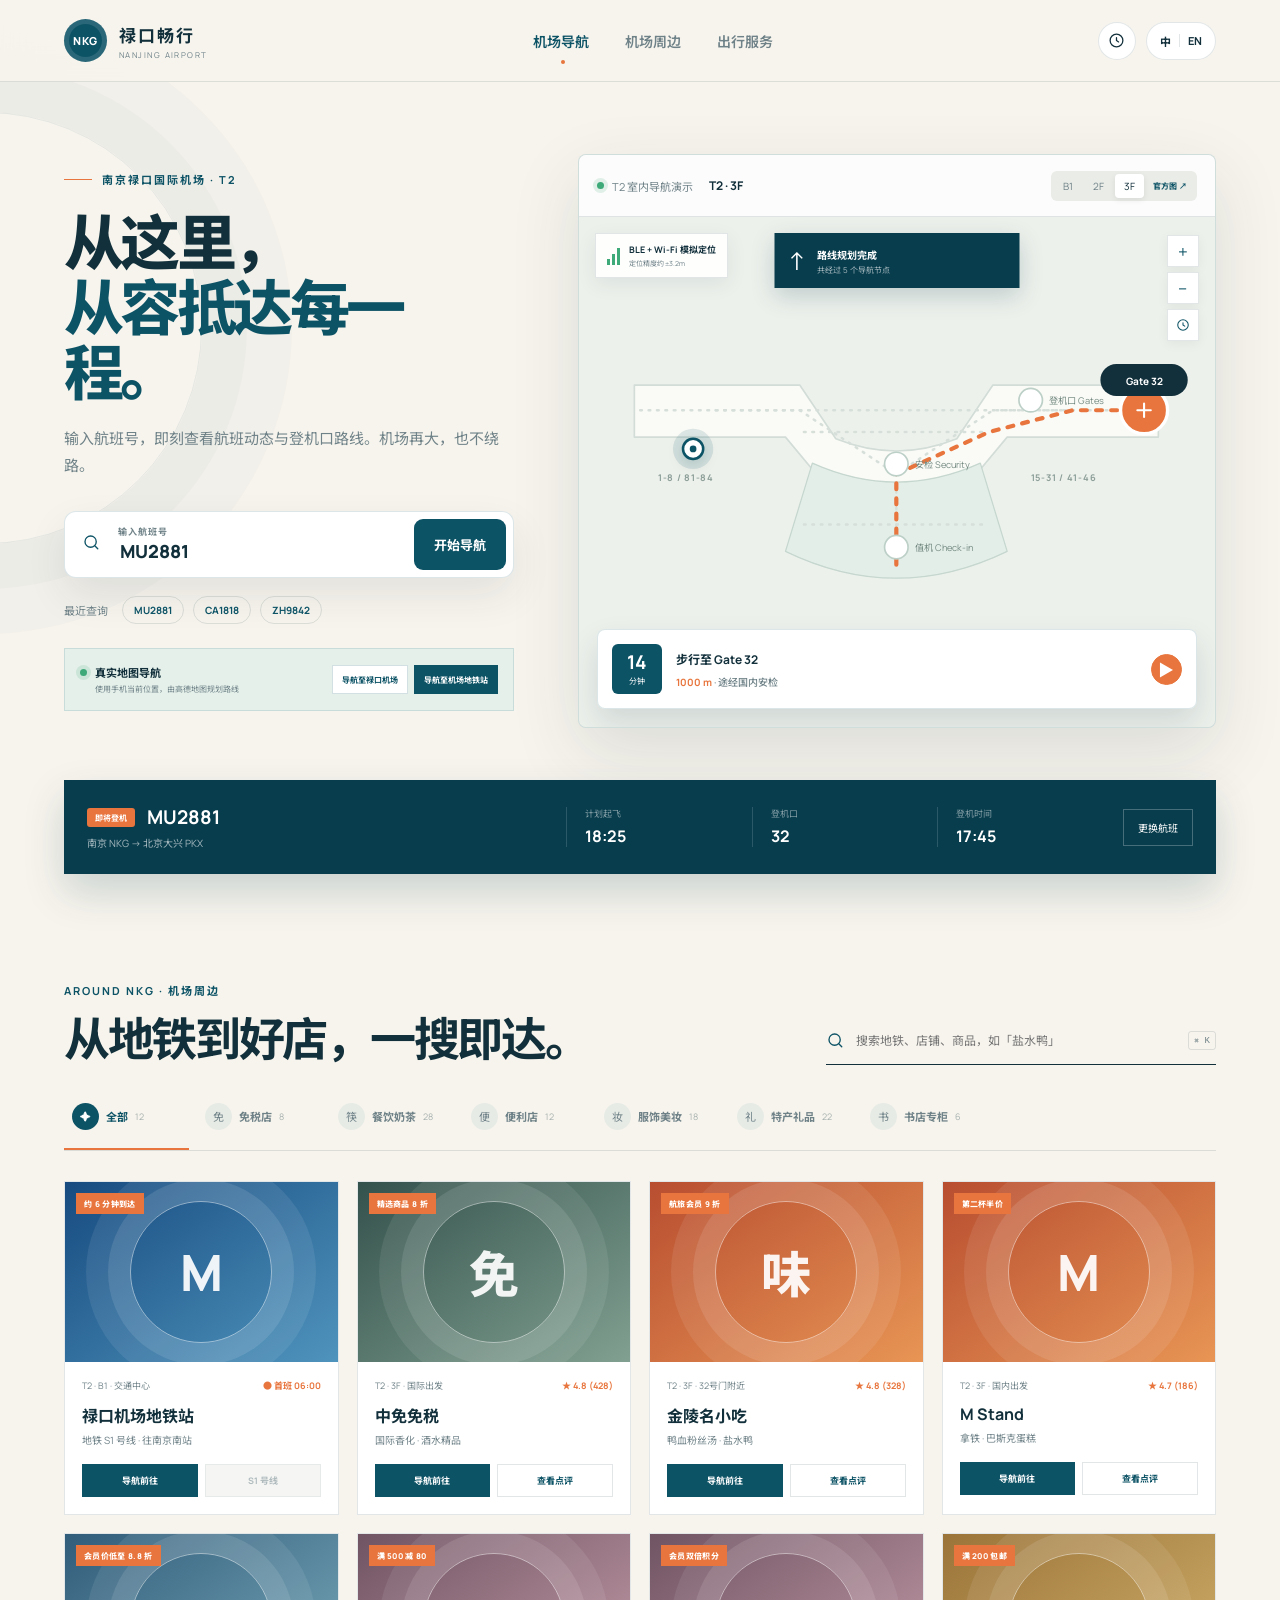
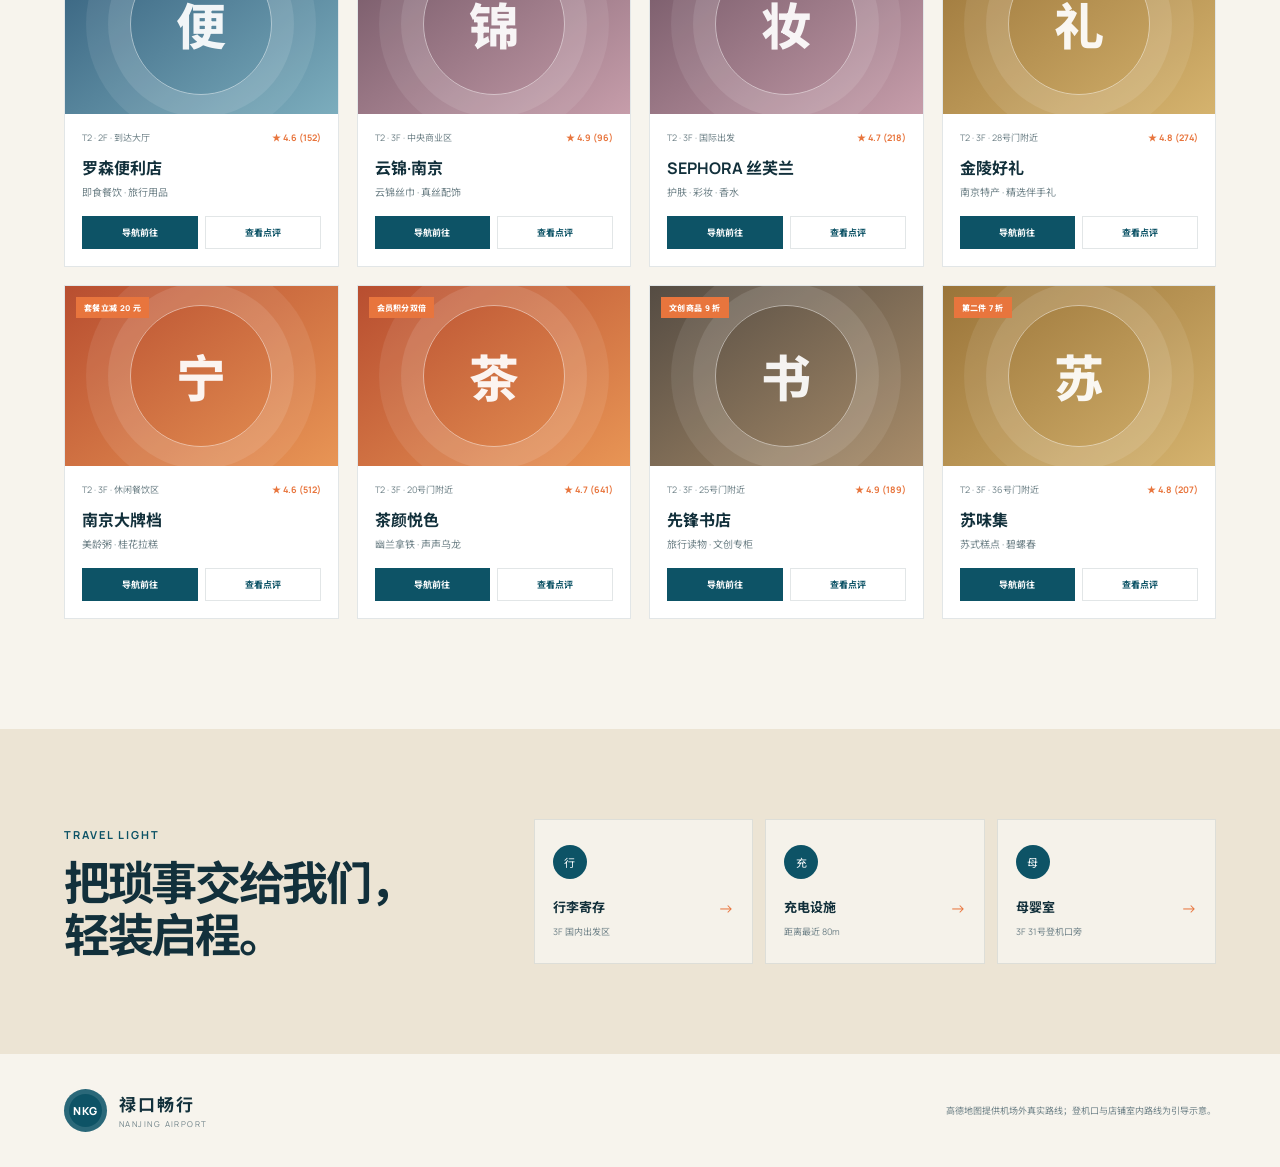
==== commit 0e4d5f2b: "Redraw indoor maps from official airport layouts" ====
--- a/index.html
+++ b/index.html
@@ -11,7 +11,7 @@
   <link rel="preconnect" href="https://fonts.googleapis.com">
   <link rel="preconnect" href="https://fonts.gstatic.com" crossorigin>
   <link href="https://fonts.googleapis.com/css2?family=Manrope:wght@400;500;600;700;800&family=Noto+Sans+SC:wght@400;500;600;700;800&display=swap" rel="stylesheet">
-  <link rel="stylesheet" href="styles.css">
+  <link rel="stylesheet" href="styles.css?v=20260604-3">
 </head>
 <body>
   <div class="page-shell">
@@ -82,13 +82,14 @@
           <div class="map-toolbar">
             <div>
               <span class="live-dot"></span>
-              <span data-i18n="indoorMap">虚拟室内导航</span>
+              <span data-i18n="indoorMap">T2 室内导航演示</span>
               <strong id="currentFloorLabel">T2 · 3F</strong>
             </div>
             <div class="floor-switch">
               <button data-floor="B1">B1</button>
               <button data-floor="2F">2F</button>
               <button class="active" data-floor="3F">3F</button>
+              <a class="official-map-link" href="https://www.njiairport.com/web/about/21.html" target="_blank" rel="noopener">官方图 ↗</a>
             </div>
           </div>
 
@@ -107,9 +108,9 @@
                   <feDropShadow dx="0" dy="5" stdDeviation="6" flood-opacity=".12"/>
                 </filter>
               </defs>
-              <path class="terminal-shape" d="M62 84h222c34 0 57 22 70 50l28 60h197c45 0 79 36 79 80v21c0 29-23 52-52 52H423c-39 0-68-20-85-55l-21-44H62c-27 0-49-22-49-49v-66c0-27 22-49 49-49Z"/>
-              <path class="concourse" d="M385 221h194c24 0 44 20 44 44v15c0 18-15 33-33 33H421c-25 0-44-12-55-34l-18-37c-5-10 2-21 13-21h24Z"/>
-              <g class="map-network">
+              <path class="terminal-shape" id="terminalShape" d="M62 84h222c34 0 57 22 70 50l28 60h197c45 0 79 36 79 80v21c0 29-23 52-52 52H423c-39 0-68-20-85-55l-21-44H62c-27 0-49-22-49-49v-66c0-27 22-49 49-49Z"/>
+              <path class="concourse" id="concourseShape" d="M385 221h194c24 0 44 20 44 44v15c0 18-15 33-33 33H421c-25 0-44-12-55-34l-18-37c-5-10 2-21 13-21h24Z"/>
+              <g class="map-network" id="mapNetwork">
                 <path d="M118 188H205L292 221L350 264H566"/>
                 <path d="M205 188V120H455"/>
                 <path d="M292 221V304H455"/>
@@ -130,17 +131,17 @@
                 <rect width="104" height="38" rx="19"/>
                 <text x="52" y="25" text-anchor="middle">Gate 32</text>
               </g>
-              <g class="map-place" transform="translate(206 119)">
-                <circle r="14"/><text x="22" y="5">安检 Security</text>
-              </g>
-              <g class="map-place" transform="translate(304 304)">
-                <circle r="14"/><text x="22" y="5">餐饮 Food</text>
-              </g>
-              <g class="map-place" transform="translate(455 120)">
-                <circle r="14"/><text x="22" y="5">休息室 Lounge</text>
-              </g>
-              <text class="zone-label" x="76" y="226">出发大厅</text>
-              <text class="zone-label" x="465" y="294">登机区</text>
+              <g class="map-place" id="mapPlace1" transform="translate(206 119)">
+                <circle r="14"/><text x="22" y="5" id="mapPlaceText1">安检 Security</text>
+              </g>
+              <g class="map-place" id="mapPlace2" transform="translate(304 304)">
+                <circle r="14"/><text x="22" y="5" id="mapPlaceText2">餐饮 Food</text>
+              </g>
+              <g class="map-place" id="mapPlace3" transform="translate(455 120)">
+                <circle r="14"/><text x="22" y="5" id="mapPlaceText3">休息室 Lounge</text>
+              </g>
+              <text class="zone-label" id="zoneLabel1" x="76" y="226">1-8 / 81-84</text>
+              <text class="zone-label" id="zoneLabel2" x="520" y="226">15-31 / 41-46</text>
             </svg>
 
             <div class="zoom-tools">
@@ -238,14 +239,26 @@
   <div class="modal-backdrop" id="reviewModal" aria-hidden="true">
     <div class="review-modal">
       <button class="modal-close" id="modalClose" aria-label="关闭">×</button>
-      <span class="review-app">小程序点评</span>
+      <span class="review-app">网页内商户评价</span>
       <h3 id="modalShopName">金陵名小吃</h3>
-      <div class="review-score"><strong>4.8</strong><span>★★★★★</span><small>328 条真实评价</small></div>
-      <blockquote>“出发前吃一碗鸭血粉丝汤很满足，出餐快，距离登机口也近。”</blockquote>
-      <button class="primary-wide" id="openMiniProgram">打开小程序查看全部点评</button>
+      <div class="review-score"><strong id="modalRating">4.8</strong><span>★★★★★</span><small id="modalReviewCount">328 条评价</small></div>
+      <div class="rating-bars">
+        <div><span>5星</span><i><b style="width: 76%"></b></i><small>76%</small></div>
+        <div><span>4星</span><i><b style="width: 18%"></b></i><small>18%</small></div>
+        <div><span>3星及以下</span><i><b style="width: 6%"></b></i><small>6%</small></div>
+      </div>
+      <div class="review-list" id="reviewList"></div>
+      <form class="review-form" id="reviewForm">
+        <strong>写评价</strong>
+        <div class="star-input" id="starInput" aria-label="选择评分">
+          <button type="button" data-star="1">★</button><button type="button" data-star="2">★</button><button type="button" data-star="3">★</button><button type="button" data-star="4">★</button><button type="button" data-star="5">★</button>
+        </div>
+        <textarea id="reviewText" rows="3" placeholder="分享你的真实体验…"></textarea>
+        <button class="primary-wide" type="submit">在网页内发布评价</button>
+      </form>
     </div>
   </div>
 
-  <script src="app.js"></script>
+  <script src="app.js?v=20260604-3"></script>
 </body>
 </html>
--- a/styles.css
+++ b/styles.css
@@ -110,6 +110,7 @@
 .floor-switch { display: flex; padding: 3px; gap: 2px; background: #e9ece7; border-radius: 6px; }
 .floor-switch button { border: 0; padding: 5px 9px; background: transparent; border-radius: 4px; color: var(--muted); font-size: 10px; }
 .floor-switch button.active { background: white; color: var(--ink); box-shadow: 0 2px 6px rgba(0,0,0,.08); }
+.official-map-link { display: flex; align-items: center; color: var(--teal); text-decoration: none; padding: 0 7px; font-size: 8px; font-weight: 700; white-space: nowrap; }
 .terminal-map { height: 510px; position: relative; display: grid; place-items: center; overflow: hidden; background-image: radial-gradient(rgba(13,83,102,.12) .7px, transparent .7px); background-size: 18px 18px; }
 .terminal-map > svg { width: 95%; overflow: visible; }
 .terminal-shape { fill: #fafaf6; stroke: #d3ddd8; stroke-width: 2; }
@@ -127,7 +128,7 @@
 .gate-label text { fill: white; stroke: none; font-size: 12px; font-weight: 700; }
 .map-place circle { fill: white; stroke: #bdd0c8; stroke-width: 2; }
 .map-place text { fill: #758b83; stroke: none; font-size: 11px; }
-.zone-label { fill: #a3b1ac; stroke: none; font-size: 14px; letter-spacing: .2em; }
+.zone-label { fill: #8d9f99; stroke: none; font-size: 11px; font-weight: 700; letter-spacing: .08em; }
 .zoom-tools { position: absolute; right: 16px; top: 18px; display: flex; flex-direction: column; gap: 5px; }
 .zoom-tools button { width: 32px; height: 32px; background: white; border: 1px solid var(--line); color: var(--teal); font-size: 17px; box-shadow: 0 3px 12px rgba(0,0,0,.05); }
 .zoom-tools svg { width: 14px; }
@@ -212,13 +213,15 @@
 .toast.show { opacity: 1; transform: translate(-50%, 0); }
 .modal-backdrop { display: none; position: fixed; inset: 0; background: rgba(8,39,48,.58); backdrop-filter: blur(5px); z-index: 100; place-items: center; padding: 20px; }
 .modal-backdrop.open { display: grid; }
-.review-modal { width: min(420px, 100%); background: var(--paper); padding: 32px; position: relative; box-shadow: var(--shadow); }
+.review-modal { width: min(560px, 100%); max-height: min(820px, 92vh); overflow-y: auto; background: var(--paper); padding: 32px; position: relative; box-shadow: var(--shadow); }
 .modal-close { position: absolute; right: 12px; top: 10px; border: 0; background: transparent; font-size: 24px; color: var(--muted); }
 .review-app { color: var(--teal); font-size: 9px; font-weight: 700; letter-spacing: .15em; }
 .review-modal h3 { font-size: 28px; margin: 8px 0 16px; }
 .review-score { display: flex; align-items: center; gap: 10px; border-top: 1px solid var(--line); border-bottom: 1px solid var(--line); padding: 14px 0; }
 .review-score strong { font-size: 28px; }.review-score span { color: var(--orange); font-size: 11px; letter-spacing: .12em; }.review-score small { color: var(--muted); font-size: 9px; margin-left: auto; }
-blockquote { margin: 20px 0; color: var(--muted); font-size: 12px; line-height: 1.8; }
+.rating-bars { display: grid; gap: 7px; margin: 18px 0; }.rating-bars > div { display: grid; grid-template-columns: 60px 1fr 28px; align-items: center; gap: 8px; color: var(--muted); font-size: 8px; }.rating-bars i { height: 5px; background: #e4e6e1; overflow: hidden; }.rating-bars b { display: block; height: 100%; background: var(--orange); }
+.review-list { display: grid; gap: 10px; margin: 20px 0; }.review-item { background: white; border: 1px solid var(--line); padding: 13px; }.review-item header { display: flex; justify-content: space-between; align-items: center; }.review-item strong { font-size: 10px; }.review-item span { color: var(--orange); font-size: 9px; }.review-item p { color: var(--muted); font-size: 10px; line-height: 1.7; margin: 8px 0 0; }
+.review-form { border-top: 1px solid var(--line); padding-top: 18px; display: grid; gap: 10px; }.review-form > strong { font-size: 12px; }.star-input { display: flex; gap: 3px; }.star-input button { border: 0; padding: 0; background: transparent; color: #cdd2ce; font-size: 20px; }.star-input button.active { color: var(--orange); }.review-form textarea { width: 100%; resize: vertical; border: 1px solid var(--line); background: white; padding: 11px; outline-color: var(--teal); font-size: 11px; }
 .primary-wide { width: 100%; }
 
 @media (max-width: 1050px) {
@@ -233,7 +236,29 @@
   .terminal-map { height: 405px; }.terminal-map > svg { width: 125%; }.route-card { left: 10px; right: 10px; bottom: 10px; }.zoom-tools { right: 9px; top: 72px; }.position-status { left: 9px; top: 9px; }.turn-instruction { left: 9px; right: 9px; top: 58px; transform: none; min-width: 0; }
   .flight-strip { margin: 0 18px; grid-template-columns: 1fr 1fr; gap: 16px; padding: 18px; }.flight-main { grid-column: 1/-1; }.flight-detail { padding-left: 0; border-left: 0; border-top: 1px solid rgba(255,255,255,.12); padding-top: 12px; }.flight-detail:nth-of-type(3) { display: none; }
   .shop-section { padding: 55px 18px 70px; }.section-heading { align-items: stretch; flex-direction: column; }.shop-search { width: 100%; }
-  .merchant-grid { grid-template-columns: 1fr; }.merchant-visual { height: 210px; }.category { min-width: 105px; }
+  .merchant-grid { grid-template-columns: repeat(2, minmax(0, 1fr)); gap: 10px; }
+  .merchant-card { min-width: 0; width: 100%; }
+  .merchant-visual { height: 104px; }
+  .merchant-visual::after { width: 72px; height: 72px; box-shadow: 0 0 0 13px rgba(255,255,255,.1), 0 0 0 26px rgba(255,255,255,.08); }
+  .merchant-visual .product-symbol { font-size: 30px; }
+  .discount-tag { left: 6px; top: 6px; padding: 4px 5px; font-size: 6px; max-width: calc(100% - 12px); white-space: nowrap; overflow: hidden; text-overflow: ellipsis; }
+  .merchant-body { padding: 10px; }
+  .merchant-meta { display: block; font-size: 7px; white-space: nowrap; overflow: hidden; text-overflow: ellipsis; }
+  .merchant-meta .rating { display: block; margin-top: 4px; }
+  .merchant-body h3 { margin: 7px 0 3px; font-size: 12px; white-space: nowrap; overflow: hidden; text-overflow: ellipsis; }
+  .merchant-body p { min-height: 26px; font-size: 8px; line-height: 1.55; display: -webkit-box; -webkit-line-clamp: 2; -webkit-box-orient: vertical; overflow: hidden; }
+  .merchant-actions { gap: 4px; margin-top: 9px; }
+  .merchant-actions button { min-width: 0; padding: 7px 2px; font-size: 7px; white-space: nowrap; }
+  .category { min-width: 105px; }
   .services-section { padding: 65px 18px; gap: 30px; }.service-list { grid-template-columns: 1fr; }.service-list button { grid-template-columns: auto 1fr auto; align-items: center; }.service-icon { grid-column: 1; grid-row: 1/3; margin: 0 8px 0 0; }.service-list small { grid-column: 2; }.service-list i { grid-column: 3; grid-row: 1/3; }
   footer { padding: 25px 18px; }.footer > span, footer > span { display: none; }
-}
+  .review-modal { padding: 25px 18px; max-height: 94vh; }.review-score { flex-wrap: wrap; }.review-score small { margin-left: 0; }
+}
+
+@media (max-width: 480px) {
+  .shop-section { padding-left: 12px; padding-right: 12px; }
+  #merchantGrid.merchant-grid { grid-template-columns: repeat(2, minmax(0, 1fr)) !important; gap: 8px; }
+  #merchantGrid .merchant-visual { height: 92px; }
+  #merchantGrid .merchant-body { padding: 8px; }
+  #merchantGrid .merchant-actions button { font-size: 6.5px; }
+}
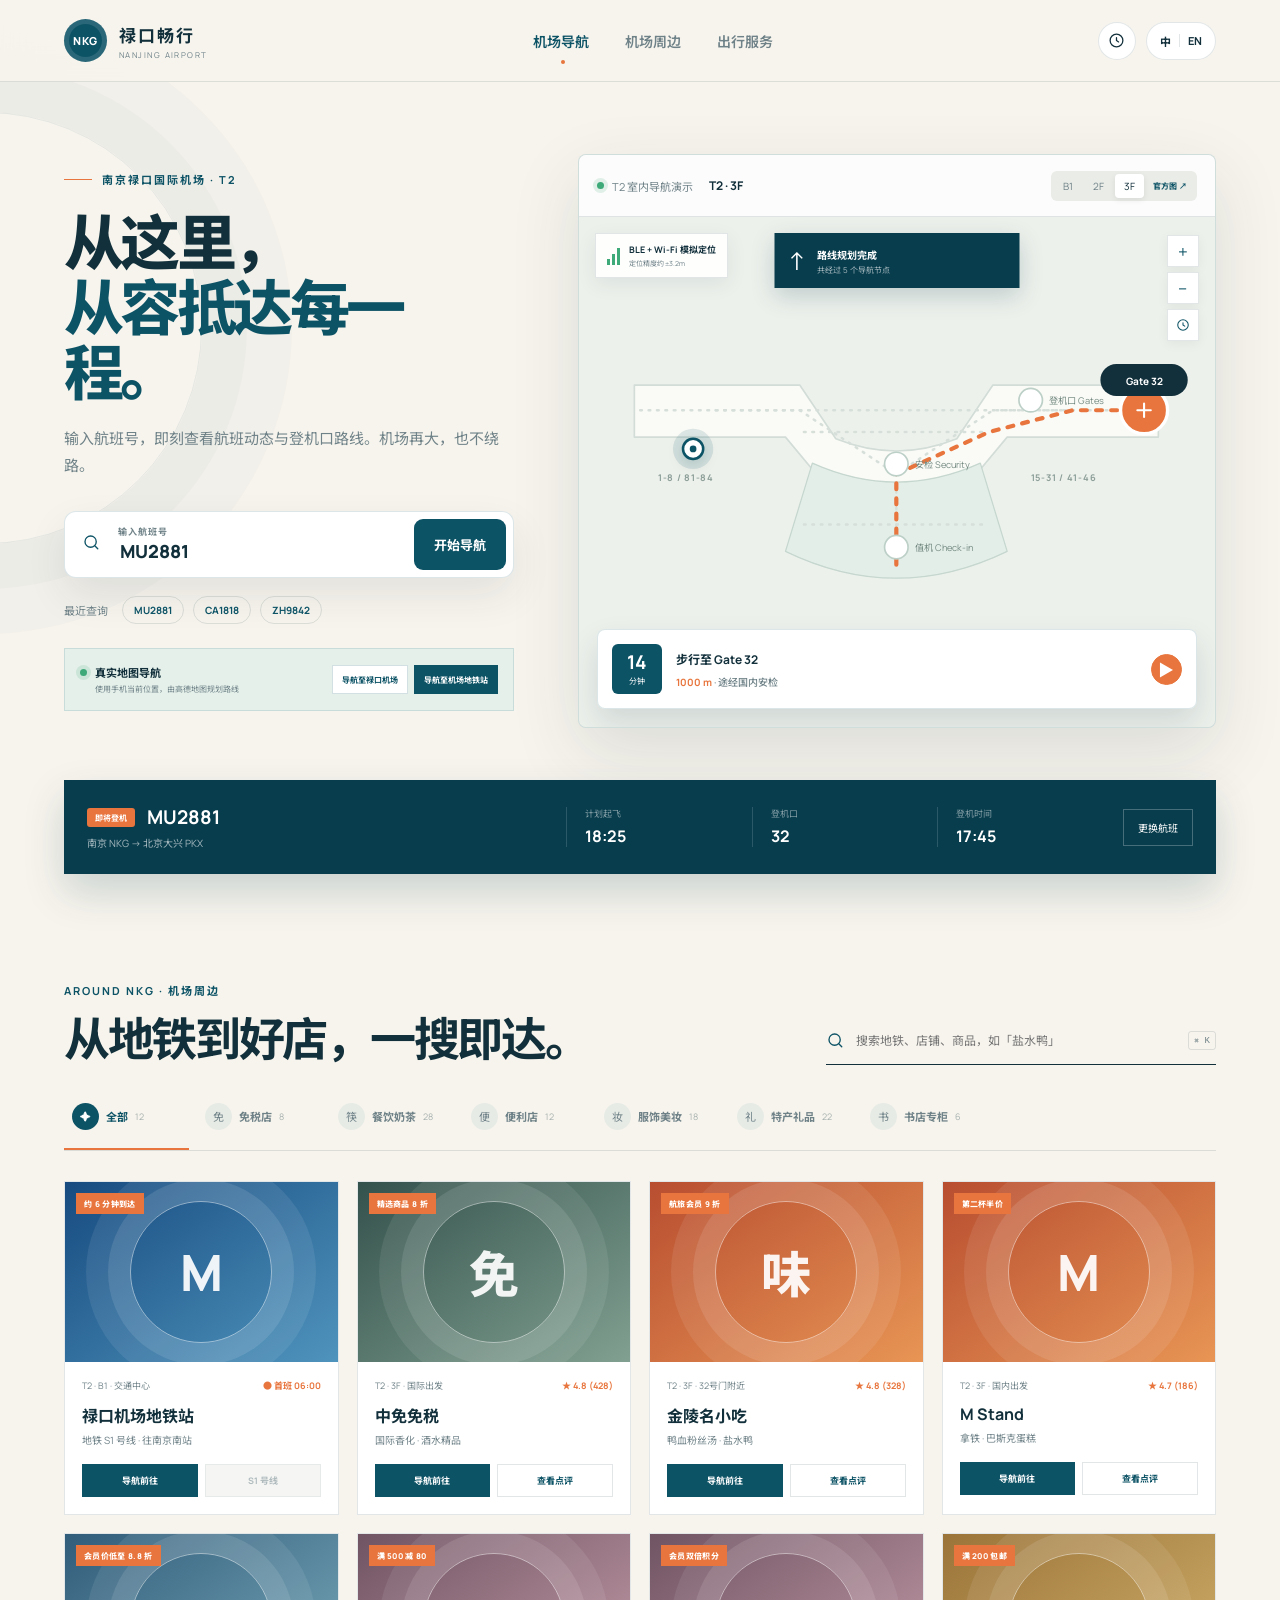
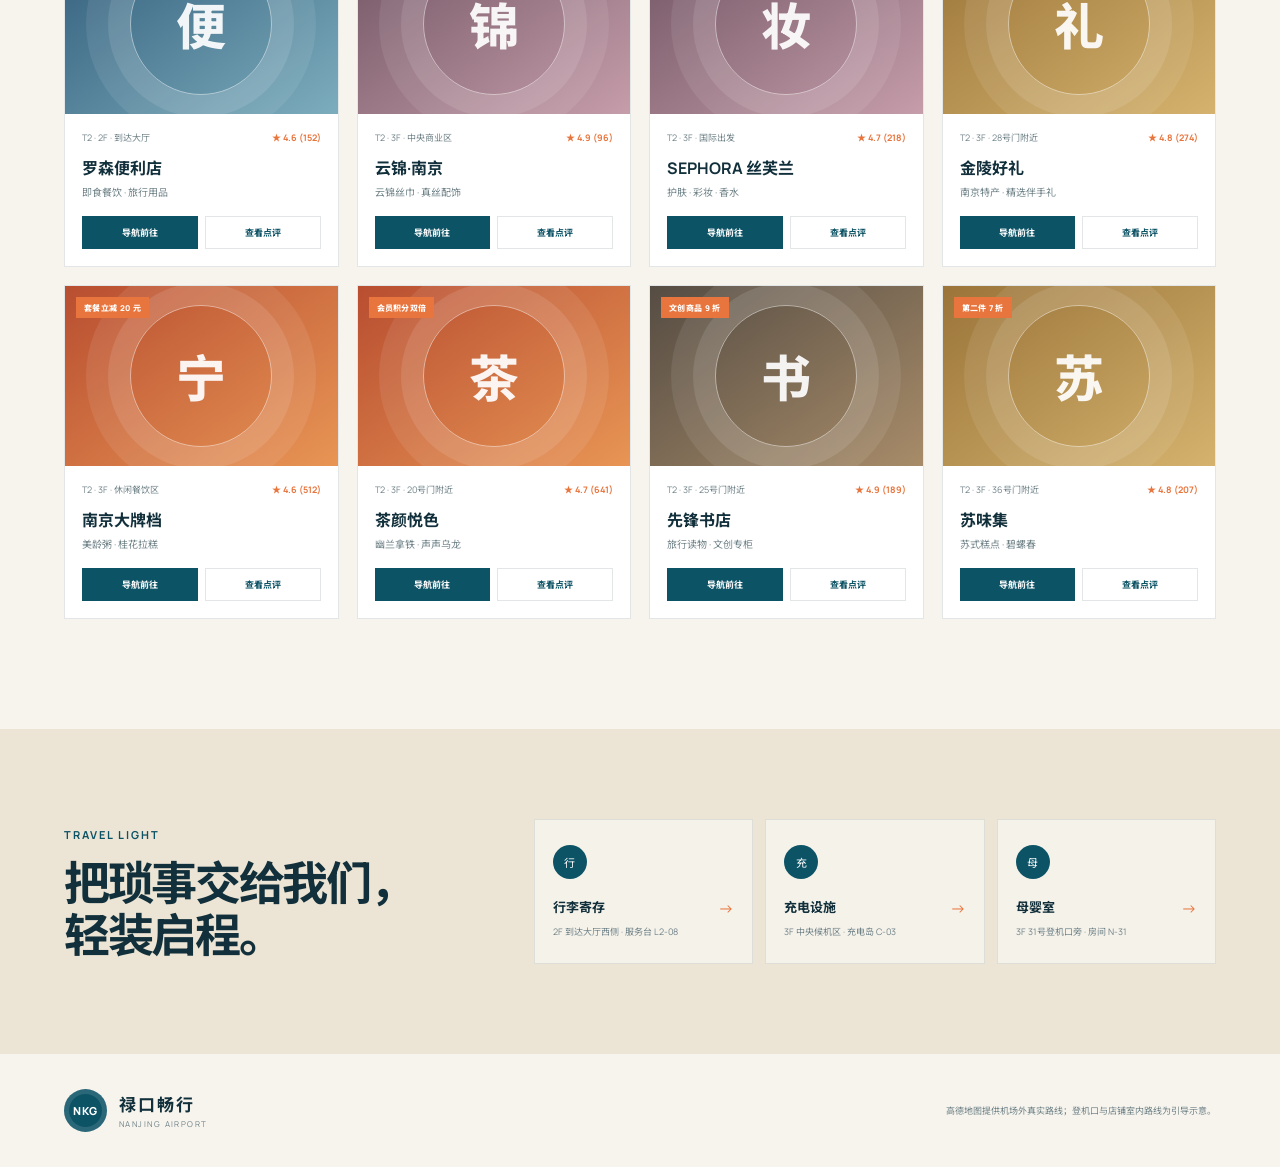
==== commit 9b90e869: "Add indoor routes for airport services" ====
--- a/index.html
+++ b/index.html
@@ -11,7 +11,7 @@
   <link rel="preconnect" href="https://fonts.googleapis.com">
   <link rel="preconnect" href="https://fonts.gstatic.com" crossorigin>
   <link href="https://fonts.googleapis.com/css2?family=Manrope:wght@400;500;600;700;800&family=Noto+Sans+SC:wght@400;500;600;700;800&display=swap" rel="stylesheet">
-  <link rel="stylesheet" href="styles.css?v=20260604-3">
+  <link rel="stylesheet" href="styles.css?v=20260604-4">
 </head>
 <body>
   <div class="page-shell">
@@ -218,9 +218,9 @@
           <h2 data-i18n="servicesTitle">把琐事交给我们，<br>轻装启程。</h2>
         </div>
         <div class="service-list">
-          <button><span class="service-icon">行</span><b data-i18n="svcLuggage">行李寄存</b><small>3F 国内出发区</small><i>→</i></button>
-          <button><span class="service-icon">充</span><b data-i18n="svcCharge">充电设施</b><small>距离最近 80m</small><i>→</i></button>
-          <button><span class="service-icon">母</span><b data-i18n="svcMother">母婴室</b><small>3F 31号登机口旁</small><i>→</i></button>
+          <button data-service-destination="行李寄存处"><span class="service-icon">行</span><b data-i18n="svcLuggage">行李寄存</b><small>2F 到达大厅西侧 · 服务台 L2-08</small><i>→</i></button>
+          <button data-service-destination="充电设施"><span class="service-icon">充</span><b data-i18n="svcCharge">充电设施</b><small>3F 中央候机区 · 充电岛 C-03</small><i>→</i></button>
+          <button data-service-destination="母婴室"><span class="service-icon">母</span><b data-i18n="svcMother">母婴室</b><small>3F 31号登机口旁 · 房间 N-31</small><i>→</i></button>
         </div>
       </section>
     </main>
@@ -259,6 +259,6 @@
     </div>
   </div>
 
-  <script src="app.js?v=20260604-3"></script>
+  <script src="app.js?v=20260604-4"></script>
 </body>
 </html>
--- a/styles.css
+++ b/styles.css
@@ -205,6 +205,8 @@
 .service-list { display: grid; grid-template-columns: repeat(3, 1fr); gap: 12px; }
 .service-list button { border: 1px solid rgba(18,48,59,.1); background: rgba(255,255,255,.52); padding: 25px 18px; text-align: left; display: grid; grid-template-columns: 1fr auto; gap: 6px; color: var(--ink); transition: .2s; }
 .service-list button:hover { background: white; transform: translateY(-3px); }
+.service-list button:active { transform: translateY(0) scale(.98); }
+.service-list button.route-ready { background: white; border-color: var(--orange); box-shadow: 0 10px 24px rgba(18,48,59,.09); }
 .service-icon { width: 34px; height: 34px; border-radius: 50%; background: var(--teal); color: white; display: grid; place-items: center; font-size: 11px; grid-column: 1/-1; margin-bottom: 12px; }
 .service-list b { font-size: 13px; }.service-list small { grid-column: 1/-1; color: var(--muted); font-size: 9px; }.service-list i { grid-column: 2; grid-row: 2; color: var(--orange); font-style: normal; }
 footer { padding: 35px 5vw; display: flex; justify-content: space-between; align-items: center; color: var(--muted); font-size: 9px; }
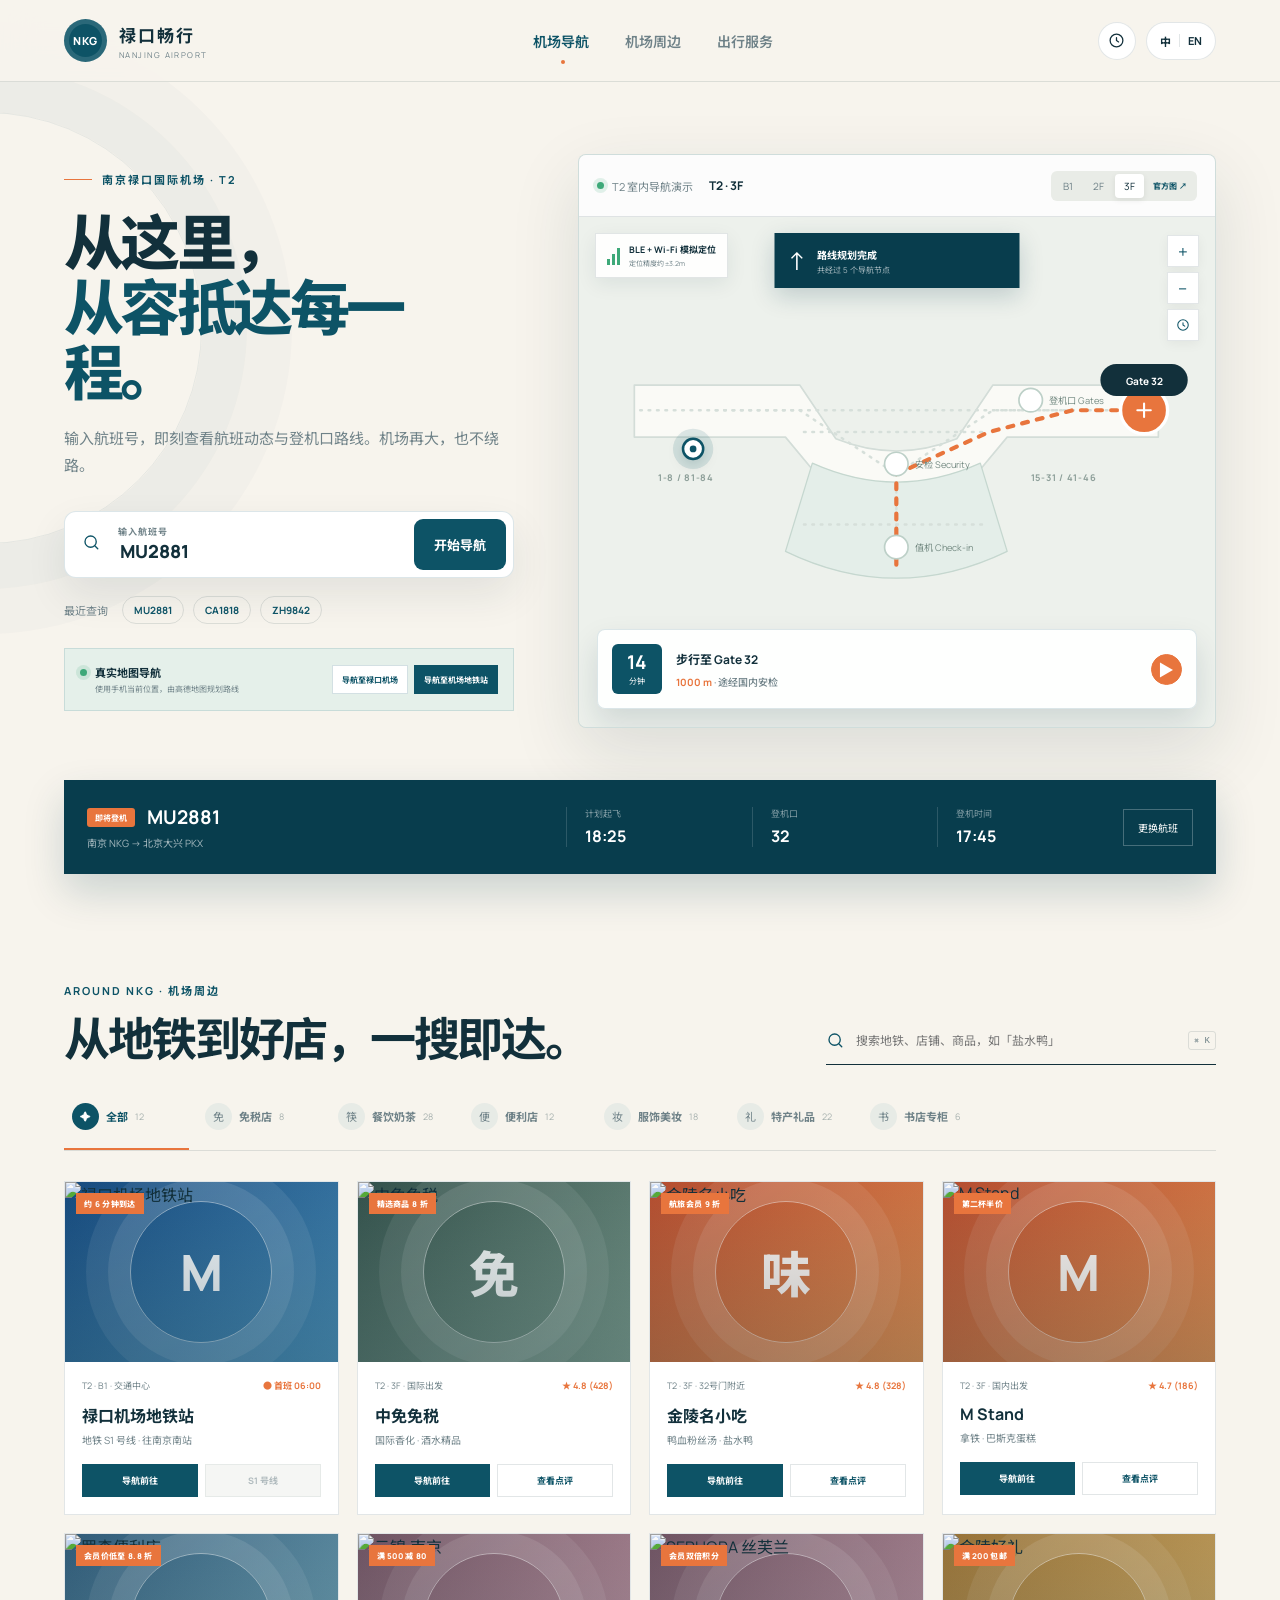
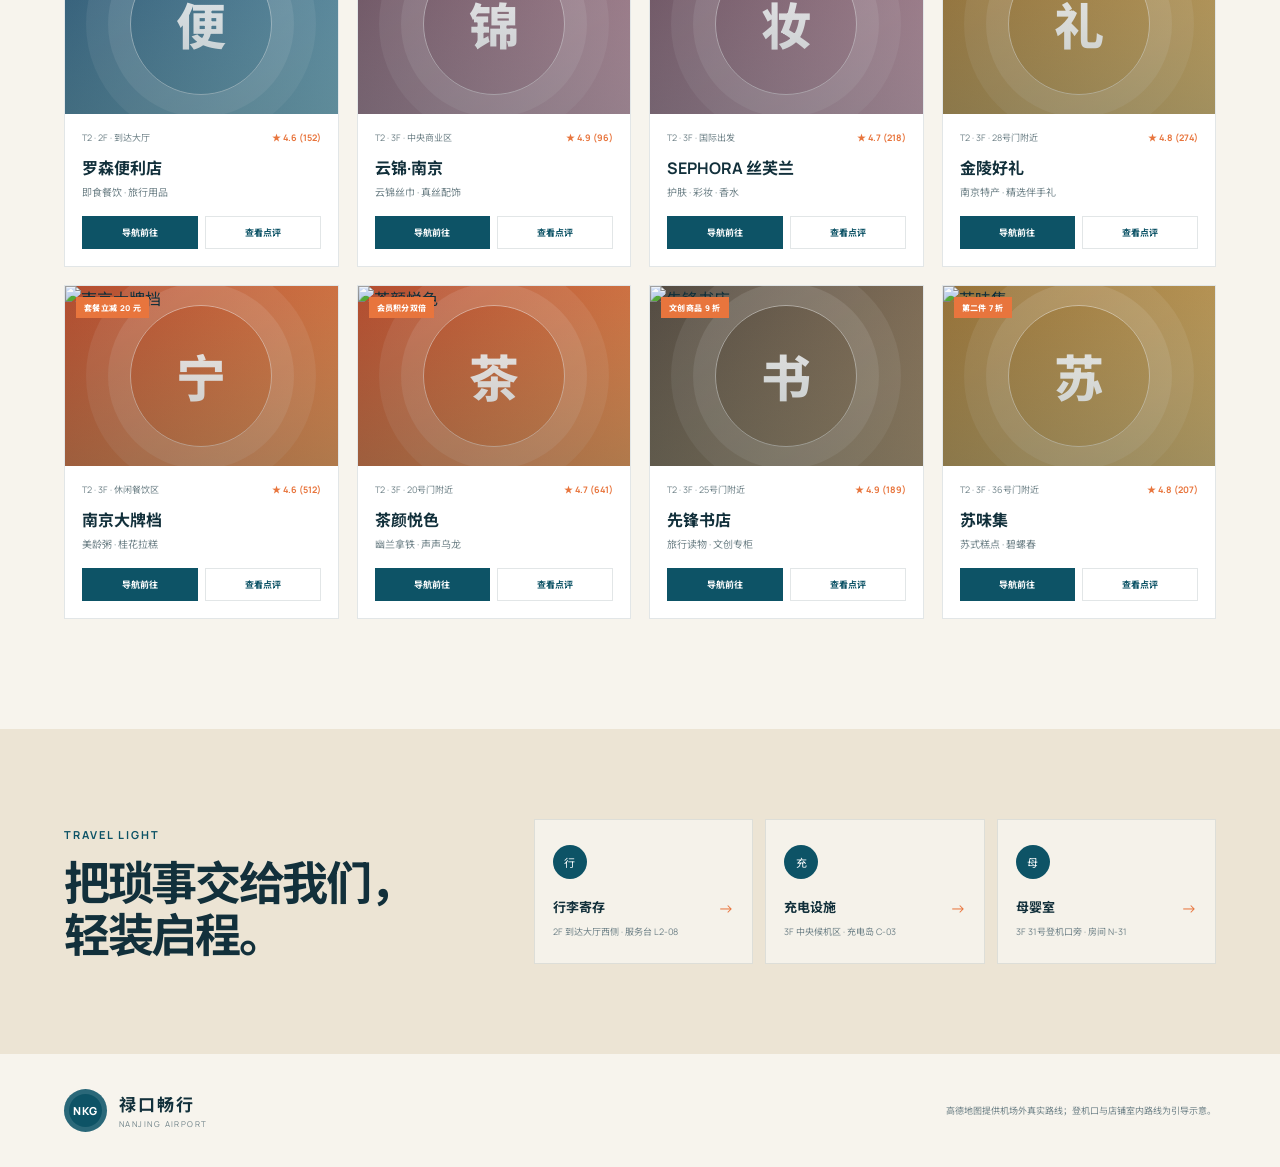
==== commit 4ae686f9: "Add photos to airport merchant cards" ====
--- a/index.html
+++ b/index.html
@@ -11,7 +11,7 @@
   <link rel="preconnect" href="https://fonts.googleapis.com">
   <link rel="preconnect" href="https://fonts.gstatic.com" crossorigin>
   <link href="https://fonts.googleapis.com/css2?family=Manrope:wght@400;500;600;700;800&family=Noto+Sans+SC:wght@400;500;600;700;800&display=swap" rel="stylesheet">
-  <link rel="stylesheet" href="styles.css?v=20260604-4">
+  <link rel="stylesheet" href="styles.css?v=20260604-6">
 </head>
 <body>
   <div class="page-shell">
@@ -130,6 +130,15 @@
               <g class="gate-label" id="destinationLabel" transform="translate(515 209)">
                 <rect width="104" height="38" rx="19"/>
                 <text x="52" y="25" text-anchor="middle">Gate 32</text>
+              </g>
+              <g class="service-map-marker" id="serviceMapMarker" transform="translate(360 218)">
+                <circle r="22"/>
+                <text class="service-marker-icon" x="0" y="5" text-anchor="middle">充</text>
+                <g class="service-marker-label" transform="translate(-82 -62)">
+                  <rect width="164" height="38" rx="6"/>
+                  <text id="serviceMarkerName" x="82" y="16" text-anchor="middle">充电设施</text>
+                  <text id="serviceMarkerAddress" x="82" y="29" text-anchor="middle">充电岛 C-03</text>
+                </g>
               </g>
               <g class="map-place" id="mapPlace1" transform="translate(206 119)">
                 <circle r="14"/><text x="22" y="5" id="mapPlaceText1">安检 Security</text>
@@ -259,6 +268,6 @@
     </div>
   </div>
 
-  <script src="app.js?v=20260604-4"></script>
+  <script src="app.js?v=20260604-6"></script>
 </body>
 </html>
--- a/styles.css
+++ b/styles.css
@@ -103,6 +103,7 @@
 .real-nav-actions button:last-child { background: var(--teal); color: white; }
 
 .map-card { min-width: 0; border: 1px solid rgba(13,83,102,.13); background: #edf1ec; box-shadow: var(--shadow); border-radius: 8px; overflow: hidden; position: relative; }
+.map-card.service-focused { box-shadow: 0 0 0 3px rgba(232,117,61,.24), var(--shadow); }
 .map-toolbar { height: 62px; background: rgba(255,255,255,.83); border-bottom: 1px solid var(--line); display: flex; justify-content: space-between; align-items: center; padding: 0 18px; }
 .map-toolbar > div:first-child { display: flex; align-items: center; gap: 8px; color: var(--muted); font-size: 11px; }
 .map-toolbar strong { color: var(--ink); font-size: 12px; margin-left: 8px; }
@@ -126,6 +127,14 @@
 @keyframes pulse { 50% { transform: scale(1.28); opacity: .3; } }
 .gate-label rect { fill: var(--ink); stroke: none; }
 .gate-label text { fill: white; stroke: none; font-size: 12px; font-weight: 700; }
+.service-map-marker { display: none; filter: drop-shadow(0 7px 7px rgba(18,48,59,.2)); }
+.service-map-marker.show { display: block; animation: marker-pop .35s ease-out; }
+.service-map-marker > circle { fill: var(--teal); stroke: white; stroke-width: 4; }
+.service-map-marker .service-marker-icon { fill: white; stroke: none; font-size: 11px; font-weight: 800; }
+.service-marker-label rect { fill: white; stroke: var(--teal); stroke-width: 1; }
+.service-marker-label text { fill: var(--ink); stroke: none; font-size: 9px; font-weight: 700; }
+.service-marker-label text:last-child { fill: var(--muted); font-size: 7px; font-weight: 500; }
+@keyframes marker-pop { from { opacity: 0; transform: scale(.6); } to { opacity: 1; transform: scale(1); } }
 .map-place circle { fill: white; stroke: #bdd0c8; stroke-width: 2; }
 .map-place text { fill: #758b83; stroke: none; font-size: 11px; }
 .zone-label { fill: #8d9f99; stroke: none; font-size: 11px; font-weight: 700; letter-spacing: .08em; }
@@ -178,8 +187,11 @@
 .merchant-card { background: white; border: 1px solid var(--line); overflow: hidden; transition: .25s; position: relative; }
 .merchant-card:hover { transform: translateY(-5px); box-shadow: 0 18px 38px rgba(18,48,59,.1); }
 .merchant-visual { height: 180px; position: relative; display: flex; align-items: center; justify-content: center; overflow: hidden; }
+.merchant-visual img { position: absolute; inset: 0; z-index: 1; width: 100%; height: 100%; object-fit: cover; transition: transform .35s ease; }
+.merchant-card:hover .merchant-visual img { transform: scale(1.04); }
+.merchant-visual::before { content: ""; position: absolute; inset: 0; z-index: 2; background: linear-gradient(180deg, rgba(8,39,48,.02), rgba(8,39,48,.25)); pointer-events: none; }
 .merchant-visual::after { content: ""; position: absolute; width: 140px; height: 140px; border-radius: 50%; border: 1px solid rgba(255,255,255,.5); box-shadow: 0 0 0 22px rgba(255,255,255,.1), 0 0 0 44px rgba(255,255,255,.08); }
-.merchant-visual .product-symbol { font-size: 50px; font-weight: 800; color: rgba(255,255,255,.92); z-index: 1; }
+.merchant-visual .product-symbol { font-size: 50px; font-weight: 800; color: rgba(255,255,255,.92); z-index: 0; }
 .merchant-visual.food { background: linear-gradient(145deg,#b84e30,#e89555); }
 .merchant-visual.drink { background: linear-gradient(145deg,#3a726f,#8eb8a6); }
 .merchant-visual.fashion { background: linear-gradient(145deg,#66556a,#b19dac); }
@@ -189,7 +201,7 @@
 .merchant-visual.convenience { background: linear-gradient(145deg,#315c7a,#7cadbd); }
 .merchant-visual.beauty { background: linear-gradient(145deg,#705463,#c69daa); }
 .merchant-visual.book { background: linear-gradient(145deg,#554c43,#a88c69); }
-.discount-tag { position: absolute; z-index: 2; left: 11px; top: 11px; color: white; background: var(--orange); padding: 5px 8px; font-size: 8px; font-weight: 800; letter-spacing: .04em; }
+.discount-tag { position: absolute; z-index: 3; left: 11px; top: 11px; color: white; background: var(--orange); padding: 5px 8px; font-size: 8px; font-weight: 800; letter-spacing: .04em; }
 .merchant-body { padding: 17px; }
 .merchant-meta { display: flex; justify-content: space-between; align-items: center; color: var(--muted); font-size: 9px; }
 .merchant-meta .rating { color: var(--orange); font-weight: 700; }
